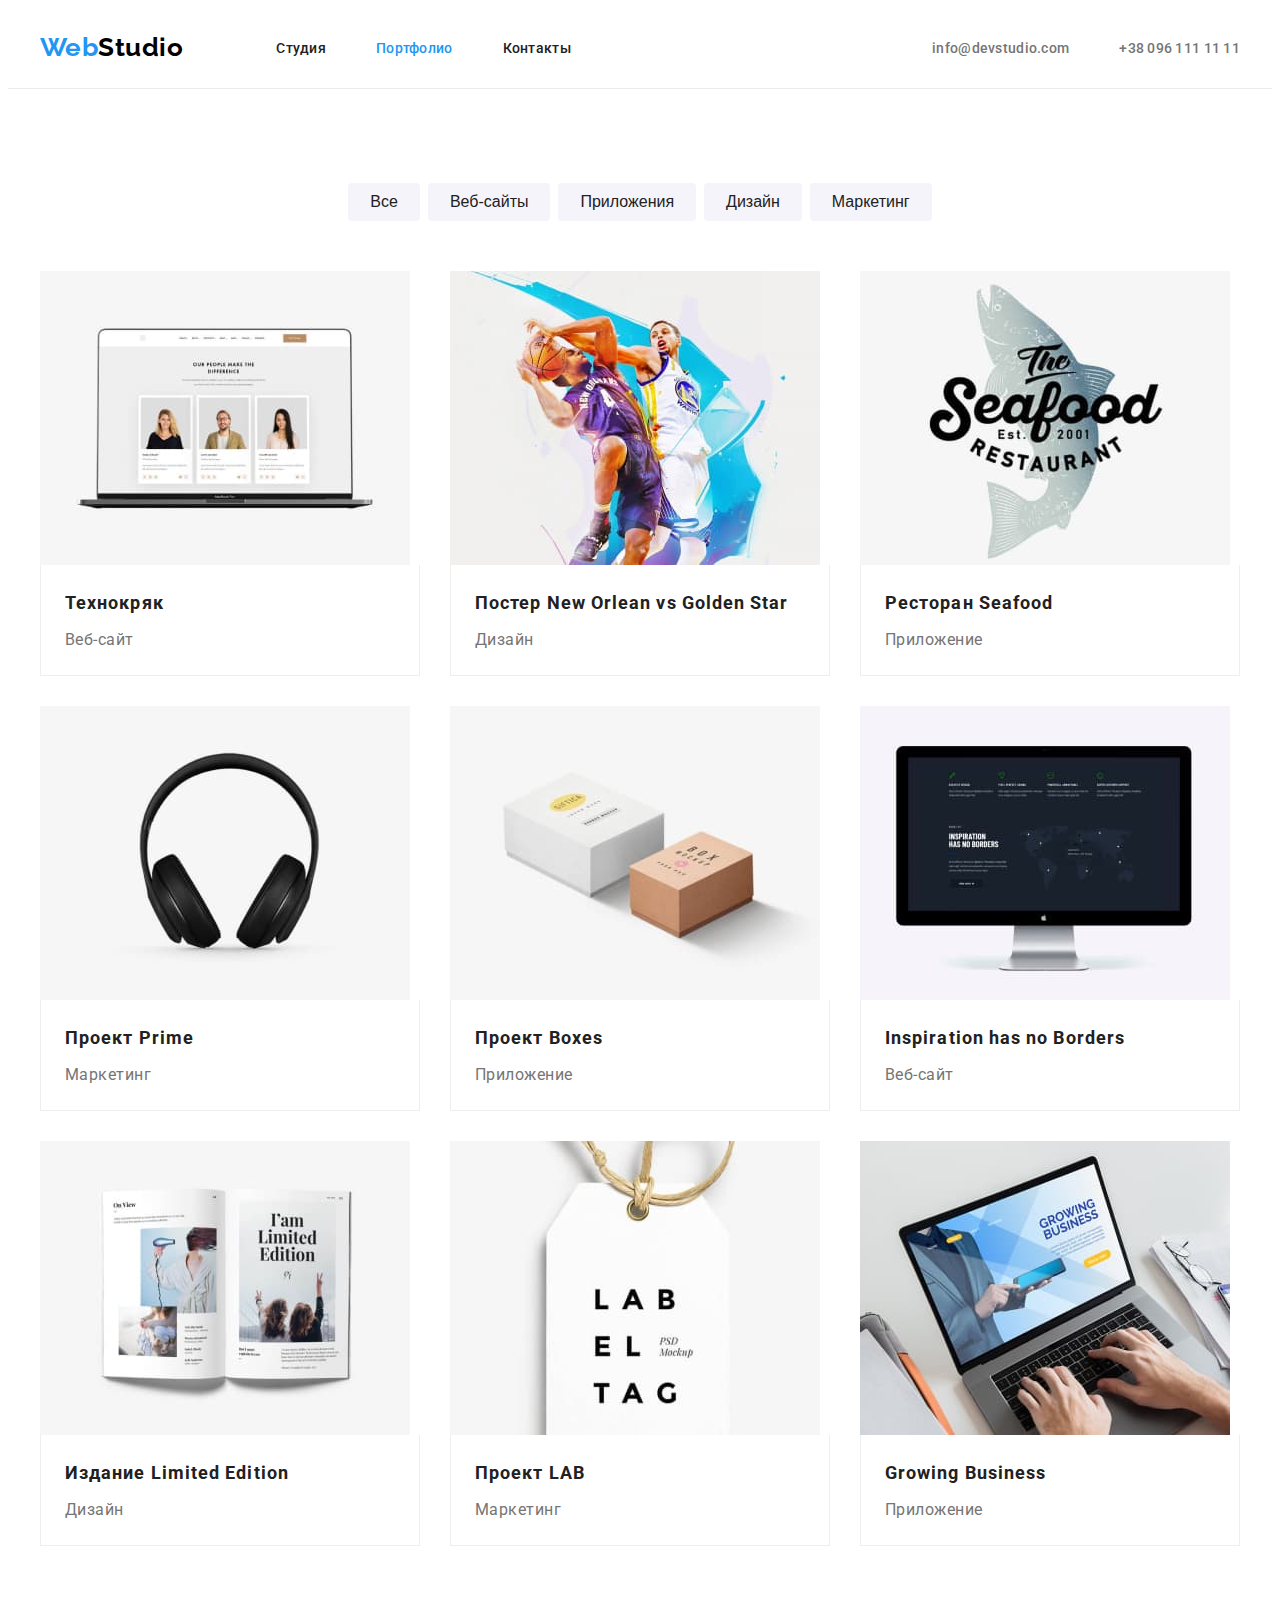
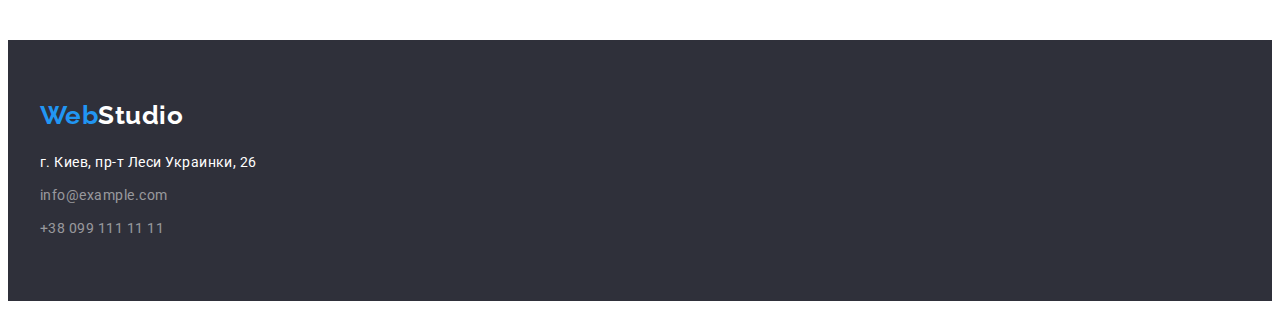
==== portfolio.html @ e577402d "start" ====
<!DOCTYPE html>
<html lang="ru">
<head>
    <meta charset="UTF-8">
    <meta http-equiv="X-UA-Compatible" content="IE=edge">
    <meta name="viewport" content="width=device-width, initial-scale=1.0">
    <title>Портфолио</title>
    <link rel="preconnect" href="https://fonts.gstatic.com">
    <link href="https://fonts.googleapis.com/css2?family=Raleway:wght@700&family=Roboto:wght@400;500;700;900&display=swap"
          rel="stylesheet">
    <link rel="stylesheet" href="https://cdnjs.cloudflare.com/ajax/libs/modern-normalize/1.0.0/modern-normalize.min.css"
                integrity="sha512-ISS7cAi1PEhQ8jnbJpJZMd29NlhNj4AWYyLOSp2CE/CsHxTCu+r+t0D2yoJudVrd0/8fTVPUVDzY5Tvli75u/g=="
                crossorigin="anonymous" />
    <link rel="stylesheet" href="./css/styles.css">
</head>

<body>
    <header class="header">
        <div class="container header-container">
            <!-- навигация сылки -->
            <nav class="header-navigation">
                <a class="logo-link link" href="./index.html" lang="en">Web<span class="logo-header">Studio</span></a>
                <ul class="header-menu list">
                    <li class="header-menu-item">
                        <a class="header-menu-link link" href="./index.html">Студия</a>
                    </li>
                    <li class="header-menu-item">
                        <a class="header-menu-link link accent" href="./portfolio.html">Портфолио</a>
                    </li>
                    <li class="header-menu-item">
                        <a class="header-menu-link link" href="">Контакты</a>
                    </li>
                </ul>
            </nav>
            <!-- навигация сылки контактов -->
            <ul class="header-contact list">
                <li class="header-contact-item">
                    <a class="header-contact-link link" href="mailto:info@devstudio.com">info@devstudio.com</a>
                </li>
                <li class="header-contact-item">
                    <a class="header-contact-link link" href="tel:+380961111111">+38 096 111 11 11</a>
                </li>
            </ul>
        </div>
    </header>

    <main>
        <!-- PORTFOLIO -->
        <section class="portfolio section">
            <div class="container">
                <!-- PORTFOLIO BUTTON -->
                <h1 class="visually-hidden">Портфолио</h1>
                        <ul class="portfolio-button-menu list">
                            <li class="portfolio-button-menu-item">
                                <button class="portfolio-button-btn btn" type="button">Все</button>
                            </li>
                            <li class="portfolio-button-menu-item">
                                <button class="portfolio-button-btn btn" type="button">Веб-сайты</button>
                            </li>
                            <li class="portfolio-button-menu-item">
                                <button class="portfolio-button-btn btn" type="button">Приложения</button>
                            </li>
                            <li class="portfolio-button-menu-item">
                                <button class="portfolio-button-btn btn" type="button">Дизайн</button>
                            </li>
                            <li class="portfolio-button-menu-item">
                                <button class="portfolio-button-btn btn" type="button">Маркетинг</button>
                            </li>
                        </ul>
                    <!-- PORTFOLIO IMAGE -->
                        <ul class="portfolio-image-menu list">
                            <li class="portfolio-image-menu-item">
                                <a class="portfolio-link link" href="">
                                    <img class="portfolio-image-menu-img" src="./images/portfolio/img-1.jpg" alt="Технокряк" width="370">
                                    <div class="portfolio-list-content">
                                        <h2 class="portfolio-image-menu-title">Технокряк</h2>
                                        <p class="portfolio-image-menu-text">Веб-сайт</p>
                                    </div>
                                </a>
                            </li>
                            <li class="portfolio-image-menu-item">
                                <a class="portfolio-link link" href="">
                                    <img class="portfolio-image-menu-img" src="./images/portfolio/img-2.jpg" alt="Постер New Orlean vs Golden Star" width="370">
                                    <div class="portfolio-list-content">
                                        <h2 class="portfolio-image-menu-title">Постер New Orlean vs Golden Star</h2>
                                        <p class="portfolio-image-menu-text">Дизайн</p>
                                    </div>
                                </a>
                            </li>
                            <li class="portfolio-image-menu-item">
                                <a class="portfolio-link link" href="">
                                    <img class="portfolio-image-menu-img" src="./images/portfolio/img-3.jpg" alt="Ресторан Seafood" width="370">
                                    <div class="portfolio-list-content">
                                        <h2 class="portfolio-image-menu-title">Ресторан Seafood</h2>
                                        <p class="portfolio-image-menu-text">Приложение</p>
                                    </div>
                                </a>
                            </li>
                            <li class="portfolio-image-menu-item">
                                <a class="portfolio-link link" href="">
                                    <img class="portfolio-image-menu-img" src="./images/portfolio/img-4.jpg" alt="Проект Prime" width="370">
                                    <div class="portfolio-list-content">
                                        <h2 class="portfolio-image-menu-title">Проект Prime</h2>
                                        <p class="portfolio-image-menu-text">Маркетинг</p>
                                    </div>
                                </a>
                            </li>
                            <li class="portfolio-image-menu-item">
                                <a class="portfolio-link link" href="">
                                    <img class="portfolio-image-menu-img" src="./images/portfolio/img-5.jpg" alt="Проект Boxes" width="370">
                                    <div class="portfolio-list-content">
                                        <h2 class="portfolio-image-menu-title">Проект Boxes</h2>
                                        <p class="portfolio-image-menu-text">Приложение</p>
                                    </div>
                                </a>
                            </li>
                            <li class="portfolio-image-menu-item">
                                <a class="portfolio-link link" href="">
                                    <img class="portfolio-image-menu-img" src="./images/portfolio/img-6.jpg" alt="Inspiration has no Borders" width="370">
                                    <div class="portfolio-list-content">
                                        <h2 class="portfolio-image-menu-title">Inspiration has no Borders</h2>
                                        <p class="portfolio-image-menu-text">Веб-сайт</p>
                                    </div>
                                </a>
                            </li>
                            <li class="portfolio-image-menu-item">
                                <a class="portfolio-link link" href="">
                                    <img class="portfolio-image-menu-img" src="./images/portfolio/img-7.jpg" alt="Издание Limited Edition" width="370">
                                    <div class="portfolio-list-content">
                                        <h2 class="portfolio-image-menu-title">Издание Limited Edition</h2>
                                        <p class="portfolio-image-menu-text">Дизайн</p>
                                    </div>
                                </a>
                            </li>
                            <li class="portfolio-image-menu-item">
                                <a class="portfolio-link link" href="">
                                    <img class="portfolio-image-menu-img" src="./images/portfolio/img-8.jpg" alt="Проект LAB" width="370">
                                    <div class="portfolio-list-content">
                                        <h2 class="portfolio-image-menu-title">Проект LAB</h2>
                                        <p class="portfolio-image-menu-text">Маркетинг</p>
                                    </div>
                                </a>
                            </li>
                            <li class="portfolio-image-menu-item">
                                <a class="portfolio-link link" href="">
                                    <img class="portfolio-image-menu-img" src="./images/portfolio/img-9.jpg" alt="Growing Business" width="370">
                                    <div class="portfolio-list-content">
                                        <h2 class="portfolio-image-menu-title">Growing Business</h2>
                                        <p class="portfolio-image-menu-text">Приложение</p>
                                    </div>
                                </a>
                            </li>
                        </ul>
            </div>
        </section>
    </main>
    <!-- FOOTER -->
    <footer class="footer">
        <div class="container">
            <a class="logo-link link" href="./index.html" lang="en">Web<span class="logo-footer">Studio</span></a>
            <address class="contact">
                <ul class="contact-menu list">
                    <li class="contact-menu-item">
                        <a class="contact-menu-link link" href="https://goo.gl/maps/oUG8d4RxnT5wDuLc8" target="_blank"
                            rel="noopener noreferrer">г. Киев, пр-т Леси Украинки, 26</a>
                    </li>
                    <li class="contact-menu-item">
                        <a class="contact-menu-link contact link" href="mailto:info@example.com">info@example.com</a>
                    </li>
                    <li class="contact-menu-item">
                        <a class="contact-menu-link contact link" href="tel:+380991111111">+38 099 111 11 11</a>
                    </li>
                </ul>
            </address>
        </div>
    </footer>
</body>
</html>
---- css/styles.css ----
/* кастомные свойства */
:root {
  --accent-color: #2196f3;
  --body-color: #212121;
  --text-color: #757575;
  --white-color: #ffffff;
  --background-color: #2f303a;
  --background-color-btn: #f5f4fa;
  --main-font: "Roboto", "Raleway", sans-serif;
  --secondary-font: ;
}

/* =====БАЗОВЫЙ СБРОС===== */
h1,
h2,
h3,
h4,
h5,
h6,
p {
  margin-top: 0;
  margin-bottom: 0;
}

ul,
ol {
  margin-top: 0;
  margin-bottom: 0;
  padding-left: 0;
}

/* переопределяем изображения с строчных в блочные */
img {
  display: block;
}

/* убираем в списке маркеры */
.list {
  list-style: none;
}

/* убираем в сылках подчеркивание */
.link {
  text-decoration: none;
}
/* ======END БАЗОВЫЙ СБРОС========= */

/* =========COMPONENTS============= */

.section {
  padding-top: 94px;
  padding-bottom: 94px;
}

.container {
  width: 1200px;
  padding-left: 15px;
  padding-right: 15px;
  margin: 0 auto;
}

body {
  font-family: var(--main-font);
  color: var(--body-color);
  letter-spacing: 0.03em;
}

.logo-link {
  font-family: "Raleway", sans-serif;
  font-weight: 700;
  font-size: 26px;
  line-height: 1.19;
  color: var(--accent-color);
}

.btn {
  cursor: pointer;
}

.title {
  margin-bottom: 50px;
}
/* скрывает заголовок */
.visually-hidden {
  position: absolute;
  width: 1px;
  height: 1px;
  margin: -1px;
  border: 0;
  padding: 0;
  white-space: nowrap;
  clip-path: inset(100%);
  clip: rect(0 0 0 0);
  overflow: hidden;
}
/* ========END COMPONENTS=========== */

/* ===========HEADER=============== */
.header {
  padding-top: 24px;
  padding-bottom: 25px;
  background-color: var(--white-color);
  border-bottom: 1px solid #ececec;
}

.logo-header {
  color: #000000;
}

.header-menu-link.accent {
  color: var(--accent-color);
}

.header-menu-link {
  font-weight: 500;
  font-size: 14px;
  line-height: 1.14;
  letter-spacing: 0.02em;
  color: var(--body-color);
  padding: 30px 0px;
}

.header-menu-link:hover,
.header-menu-link:focus {
  color: var(--accent-color);
}

/* шрифт навигация сылки контактов */
.header-contact-link {
  font-weight: 500;
  font-size: 14px;
  line-height: 1.14;
  letter-spacing: 0.02em;
  color: var(--text-color);
  padding: 30px 0px;
}

.header-contact-link:hover,
.header-contact-link:focus {
  color: var(--accent-color);
}

/* =======контейнер============= */
.header-container {
  display: flex;
  align-items: center;
  justify-content: space-between;
}

.header-navigation {
  display: flex;
  align-items: center;
}

.header-contact {
  display: flex;
  align-items: center;
}

.header-menu {
  display: flex;
  align-items: center;
}

/* =========отступы============ */
.logo-link {
  margin-right: 93px;
}

.header-menu-item:not(:last-child) {
  margin-right: 50px;
}

.header-contact-item:not(:last-child) {
  margin-right: 50px;
}

/* ======END HEADER============= */
/* MAIN */
/* ==========HERO=================== */
.hero-title {
  font-weight: 900;
  font-size: 44px;
  line-height: 1.36;
  text-align: center;
  letter-spacing: 0.06em;
  text-transform: uppercase;
  color: var(--white-color);
  margin-bottom: 30px;
}

.hero-button {
  border-radius: 4px;
  font-weight: 700;
  font-size: 16px;
  line-height: 1.87;
  display: flex;
  align-items: center;
  text-align: center;
  letter-spacing: 0.06em;
  background-color: var(--accent-color);
  color: var(--white-color);
  padding: 10px 32px;
  border: none;
  box-shadow: 0px 4px 4px rgba(0, 0, 0, 0.15);
  margin: auto;
}

.hero-button:hover,
.hero-button:focus {
  background-color: #188ce8;
  color: var(--white-color);
}

.hero {
  padding-top: 200px;
  padding-bottom: 200px;
  background-color: var(--background-color);
}
/* =============END HERO========= */

/* =========FEATURES============ */

.features-menu {
  display: flex;
  justify-content: space-between;
}

.features-menu-title {
  font-size: 14px;
  line-height: 1.14;
  text-transform: uppercase;
  margin-bottom: 10px;
}

.features-menu-text {
  font-size: 14px;
  line-height: 1.71;
  color: var(--text-color);
}

.features-menu-item:not(:last-child) {
  margin-right: 30px;
}

.features-menu-item {
  width: 270px;
}

/* ==========END FEATURES========== */

/* ============ACTIVITY============ */
.aktivity-title {
  font-size: 36px;
  line-height: 1.16;
  text-align: center;
}

/* отступы */
.aktivity {
  padding-bottom: 94px;
}

.aktivity-menu {
  display: flex;
  flex-wrap: wrap;
  margin-left: -30px;
  margin-top: -30px;
}

.aktivity-menu-item {
  flex-basis: calc((100% - 90px) / 3);
  margin-left: 30px;
  margin-top: 30px;
}

/* =======END ACTIVITY============ */

/* ==========TEAM================= */
.team-menu {
  display: flex;
  flex-wrap: wrap;
  margin-left: -30px;
  margin-top: -30px;
}

.team-menu-item {
  flex-basis: calc((100% - 120px) / 4);
  margin-left: 30px;
  margin-top: 30px;
  background: #ffffff;
  box-shadow: 0px 1px 3px rgba(0, 0, 0, 0.12), 0px 1px 1px rgba(0, 0, 0, 0.14),
    0px 2px 1px rgba(0, 0, 0, 0.2);
  border-radius: 0px 0px 4px 4px;
}

.team {
  background-color: var(--background-color-btn);
}

.team-title {
  font-size: 36px;
  line-height: 1.16;
  text-align: center;
}

.team-menu-title {
  font-weight: 500;
  font-size: 16px;
  line-height: 1.18;
  text-align: center;
  margin-bottom: 10px;
}

.team-menu-text {
  font-size: 16px;
  line-height: 1.18;
  text-align: center;
  color: var(--text-color);
}

.team-list-content {
  padding: 30px;
}

/* =======END TEAM============= */

/* FOOTER */
.logo-footer {
  color: var(--white-color);
}

.contact-menu-link {
  font-weight: 400;
  font-size: 14px;
  line-height: 1.71;
  color: var(--white-color);
}

.contact-menu-link:hover,
.contact-menu-link:focus {
  color: var(--accent-color);
}

.contact {
  font-style: normal;
  font-weight: 400;
  font-size: 14px;
  line-height: 1.71;
  color: rgba(225, 225, 225, 0.6);
  margin-top: 20px;
}
/* отступы */
.footer {
  padding-top: 60px;
  padding-bottom: 60px;
  background-color: var(--background-color);
}

.llf {
  margin-right: 0;
}

.contact-menu-item:not(:last-child) {
  margin-bottom: 9px;
}

/* ======END FOOTER=============== */

/* =======PORTFOLIO================ */
/* =========PORTFOLIO BUTTON======= */
.portfolio-button-btn {
  font-weight: 500;
  font-size: 16px;
  line-height: 1.62;
  text-align: center;
  color: var(--body-color);
  background-color: var(--background-color-btn);
  padding: 6px 22px;
  background: #f5f4fa;
  border-radius: 4px;
  border: none;
}

.portfolio-button-btn:hover,
.portfolio-button-btn:focus {
  color: var(--white-color);
  background-color: var(--accent-color);
  box-shadow: 0px 3px 1px rgba(0, 0, 0, 0.1), 0px 1px 2px rgba(0, 0, 0, 0.08),
    0px 2px 2px rgba(0, 0, 0, 0.12);
}

.portfolio-button-menu {
  display: flex;
  align-items: center;
  justify-content: center;
  margin-bottom: 50px;
}

.portfolio-button-menu-item:not(:last-child) {
  margin-right: 8px;
}

/* =====END PORTFOLIO BUTTON===== */

/* =====PORTFOLIO IMAGE===========*/
.portfolio-image-menu-title {
  font-size: 18px;
  line-height: 2;
  letter-spacing: 0.06em;
  color: var(--body-color);
  margin-bottom: 4px;
}

.portfolio-image-menu-text {
  font-size: 16px;
  line-height: 30px;
  letter-spacing: 1.87;
  color: var(--text-color);
}

.portfolio-image-menu {
  display: flex;
  flex-wrap: wrap;
  margin-left: -30px;
  margin-top: -30px;
}

.portfolio-image-menu-item {
  flex-basis: calc((100% - 90px) / 3);
  margin-left: 30px;
  margin-top: 30px;
}

.portfolio-list-content {
  padding: 20px 24px;
  border: 1px solid #eeeeee;
  border-top: none;
}

/* ======END PORTFOLIO============= */
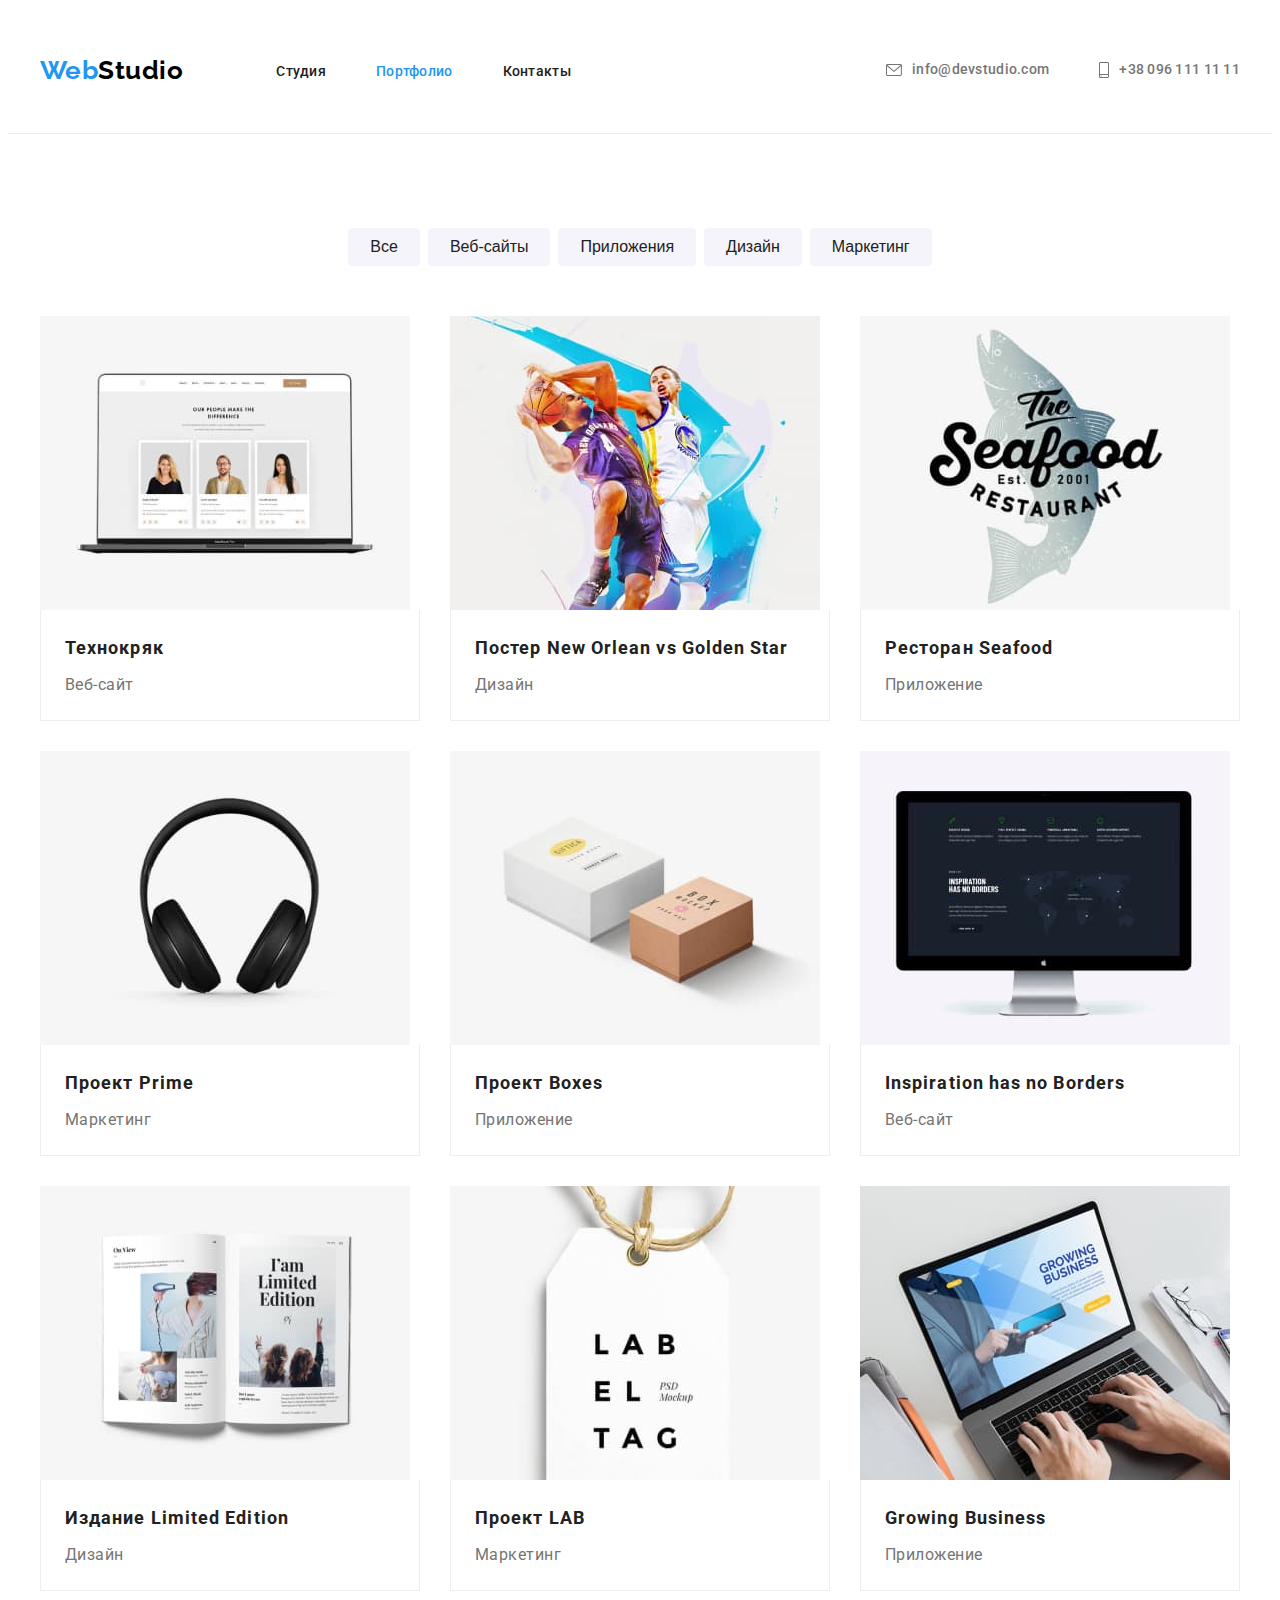
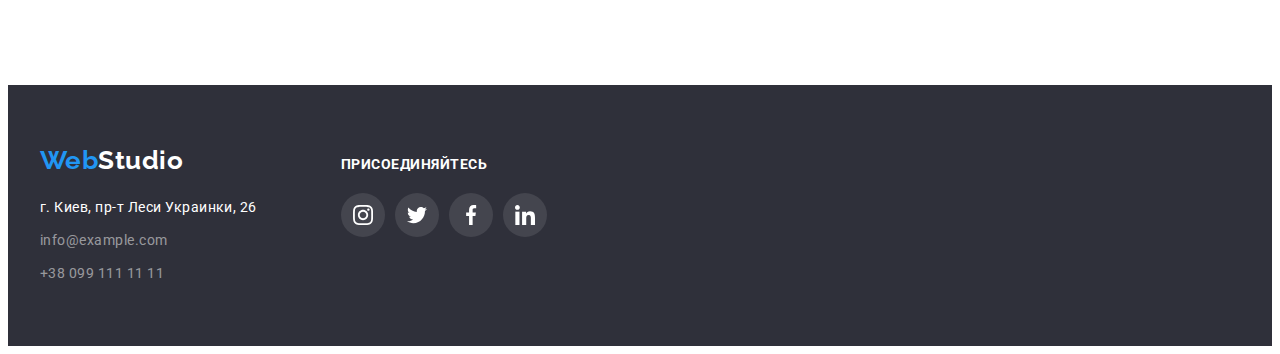
==== commit a8a795ab: "сабмит 1" ====
--- a/portfolio.html
+++ b/portfolio.html
@@ -35,10 +35,18 @@
             <!-- навигация сылки контактов -->
             <ul class="header-contact list">
                 <li class="header-contact-item">
-                    <a class="header-contact-link link" href="mailto:info@devstudio.com">info@devstudio.com</a>
+                    <a class="header-contact-link link btn" href="mailto:info@devstudio.com">info@devstudio.com
+                        <svg class="envelope-icon">
+                            <use href="./images/sprite.svg#icon-envelope"></use>
+                        </svg>
+                    </a>
                 </li>
                 <li class="header-contact-item">
-                    <a class="header-contact-link link" href="tel:+380961111111">+38 096 111 11 11</a>
+                    <a class="header-contact-link link btn" href="tel:+380961111111">+38 096 111 11 11
+                        <svg class="smartphone-icon">
+                            <use href="./images/sprite.svg#icon-smartphone"></use>
+                        </svg>
+                    </a>
                 </li>
             </ul>
         </div>
@@ -156,22 +164,57 @@
     </main>
     <!-- FOOTER -->
     <footer class="footer">
-        <div class="container">
-            <a class="logo-link link" href="./index.html" lang="en">Web<span class="logo-footer">Studio</span></a>
-            <address class="contact">
-                <ul class="contact-menu list">
-                    <li class="contact-menu-item">
-                        <a class="contact-menu-link link" href="https://goo.gl/maps/oUG8d4RxnT5wDuLc8" target="_blank"
-                            rel="noopener noreferrer">г. Киев, пр-т Леси Украинки, 26</a>
-                    </li>
-                    <li class="contact-menu-item">
-                        <a class="contact-menu-link contact link" href="mailto:info@example.com">info@example.com</a>
-                    </li>
-                    <li class="contact-menu-item">
-                        <a class="contact-menu-link contact link" href="tel:+380991111111">+38 099 111 11 11</a>
+        <div class="container footer-menu">
+            <div class="footer-contact">
+                <a class="logo-link link llf" href="./index.html" lang="en">Web<span class="logo-footer">Studio</span></a>
+                <address class="contact">
+                    <ul class="contact-menu list">
+                        <li class="contact-menu-item">
+                            <a class="contact-menu-link link" href="https://goo.gl/maps/oUG8d4RxnT5wDuLc8" target="_blank"
+                                rel="noopener noreferrer">г. Киев, пр-т Леси Украинки, 26</a>
+                        </li>
+                        <li class="contact-menu-item">
+                            <a class="contact-menu-link contact link" href="mailto:info@example.com">info@example.com</a>
+                        </li>
+                        <li class="contact-menu-item">
+                            <a class="contact-menu-link contact link" href="tel:+380991111111">+38 099 111 11 11</a>
+                        </li>
+                    </ul>
+                </address>
+            </div>
+            <div class="footer-social-networks">
+                <h2 class="social-networks-title">присоединяйтесь</h2>
+                <ul class="social-list list">
+                    <li class="social-list-item">
+                        <a href="" class="social-list-link link link-footer-bg">
+                            <svg class="social-list-icon icon-footer-color">
+                                <use href="./images/sprite.svg#icon-instagram"></use>
+                            </svg>
+                        </a>
+                    </li>
+                    <li class="social-list-item">
+                        <a href="" class="social-list-link link link-footer-bg">
+                            <svg class="social-list-icon icon-footer-color">
+                                <use href="./images/sprite.svg#icon-twitter"></use>
+                            </svg>
+                        </a>
+                    </li>
+                    <li class="social-list-item">
+                        <a href="" class="social-list-link link link-footer-bg">
+                            <svg class="social-list-icon icon-footer-color">
+                                <use href="./images/sprite.svg#icon-facebook"></use>
+                            </svg>
+                        </a>
+                    </li>
+                    <li class="social-list-item">
+                        <a href="" class="social-list-link link link-footer-bg">
+                            <svg class="social-list-icon icon-footer-color">
+                                <use href="./images/sprite.svg#icon-linkedin"></use>
+                            </svg>
+                        </a>
                     </li>
                 </ul>
-            </address>
+            </div>
         </div>
     </footer>
 </body>
--- a/css/styles.css
+++ b/css/styles.css
@@ -127,6 +127,9 @@
 
 /* шрифт навигация сылки контактов */
 .header-contact-link {
+  display: flex;
+  flex-direction: row-reverse;
+  align-items: center;
   font-weight: 500;
   font-size: 14px;
   line-height: 1.14;
@@ -137,6 +140,30 @@
 
 .header-contact-link:hover,
 .header-contact-link:focus {
+  color: var(--accent-color);
+}
+
+.envelope-icon {
+  width: 16px;
+  height: 12px;
+  fill: currentColor;
+  margin-right: 10px;
+}
+
+.envelope-icon:hover,
+.envelope-icon:focus {
+  color: var(--accent-color);
+}
+
+.smartphone-icon {
+  width: 10px;
+  height: 16px;
+  fill: currentColor;
+  margin-right: 10px;
+}
+
+.smartphone-icon:hover,
+.smartphone-icon:focus {
   color: var(--accent-color);
 }
 
@@ -216,6 +243,12 @@
   padding-top: 200px;
   padding-bottom: 200px;
   background-color: var(--background-color);
+  background-image: linear-gradient(
+      rgba(47, 48, 58, 0.4),
+      rgba(47, 48, 58, 0.4)
+    ),
+    url("../images/hero/bg.jpg");
+  background-size: cover;
 }
 /* =============END HERO========= */
 
@@ -245,6 +278,22 @@
 
 .features-menu-item {
   width: 270px;
+}
+
+.features-icon {
+  width: 70px;
+  height: 70px;
+}
+
+.features-icon-item {
+  display: flex;
+  justify-content: center;
+  align-items: center;
+  width: 270px;
+  height: 120px;
+  margin-bottom: 30px;
+  background-color: #f5f4fa;
+  border-radius: 4px;
 }
 
 /* ==========END FEATURES========== */
@@ -317,13 +366,126 @@
   line-height: 1.18;
   text-align: center;
   color: var(--text-color);
+  margin-bottom: 16px;
 }
 
 .team-list-content {
-  padding: 30px;
+  padding: 30px 32px;
+}
+
+.social-list {
+  display: flex;
+  justify-content: space-between;
+}
+
+.social-list-link {
+  display: flex;
+  justify-content: center;
+  align-items: center;
+  width: 44px;
+  height: 44px;
+  background-color: transparent;
+  border-radius: 50%;
+}
+
+.social-list-link:hover,
+.social-list-link:focus {
+  background-color: #2196f3;
+}
+
+.social-list-icon {
+  width: 20px;
+  height: 20px;
+  fill: rgba(175, 177, 184, 1);
+}
+
+.social-list-link:hover .social-list-icon,
+.social-list-link:focus .social-list-icon {
+  fill: var(--white-color);
 }
 
 /* =======END TEAM============= */
+
+/* =========CLIENTS============= */
+
+.clients-title {
+  font-style: normal;
+  font-weight: bold;
+  font-size: 36px;
+  line-height: 1.16;
+  text-align: center;
+  margin-bottom: 50px;
+}
+
+.client-menu {
+  display: flex;
+  justify-content: space-between;
+}
+
+.client-list-content {
+  display: flex;
+  justify-content: center;
+  align-items: center;
+  width: 170px;
+  height: 92px;
+  border: 1px solid #afb1b8;
+  border-radius: 4px;
+  cursor: pointer;
+}
+
+.client-list-icon {
+  fill: #afb1b8;
+}
+
+.client-list-link {
+  display: flex;
+  justify-content: center;
+  align-items: center;
+  width: 170px;
+  height: 92px;
+}
+
+.client-list-content:hover,
+.client-list-content:focus {
+  border: 1px solid #2196f3;
+}
+
+.client-list-link:hover .client-list-icon,
+.client-list-link:focus .client-list-icon {
+  fill: #2196f3;
+}
+
+.client-one {
+  width: 40px;
+  height: 46px;
+}
+
+.client-two {
+  width: 40px;
+  height: 52px;
+}
+
+.client-three {
+  width: 42px;
+  height: 40px;
+}
+
+.client-four {
+  width: 84px;
+  height: 40px;
+}
+
+.client-five {
+  width: 62px;
+  height: 46px;
+}
+
+.client-six {
+  width: 94px;
+  height: 44px;
+}
+
+/* =========END CLIENTS=========== */
 
 /* FOOTER */
 .logo-footer {
@@ -365,6 +527,40 @@
   margin-bottom: 9px;
 }
 
+.footer-menu {
+  display: flex;
+  align-items: baseline;
+}
+
+.footer-contact {
+  width: 231px;
+  margin-right: 70px;
+}
+
+.footer-social-networks {
+  width: 206px;
+  height: 80px;
+}
+
+.social-networks-title {
+  font-style: normal;
+  font-weight: bold;
+  font-size: 14px;
+  line-height: 1.14;
+  text-transform: uppercase;
+  color: var(--white-color);
+  margin-bottom: 20px;
+}
+
+.link-footer-bg {
+  background-color: rgba(255, 255, 255, 0.1);
+}
+
+.icon-footer-color {
+  fill: var(--white-color);
+  background-color: transparent;
+}
+
 /* ======END FOOTER=============== */
 
 /* =======PORTFOLIO================ */
@@ -432,6 +628,12 @@
   margin-top: 30px;
 }
 
+.portfolio-image-menu-item:hover,
+.portfolio-image-menu-item:focus {
+  box-shadow: 0px 1px 1px rgba(0, 0, 0, 0.12), 0px 4px 4px rgba(0, 0, 0, 0.06),
+    1px 4px 6px rgba(0, 0, 0, 0.16);
+}
+
 .portfolio-list-content {
   padding: 20px 24px;
   border: 1px solid #eeeeee;
